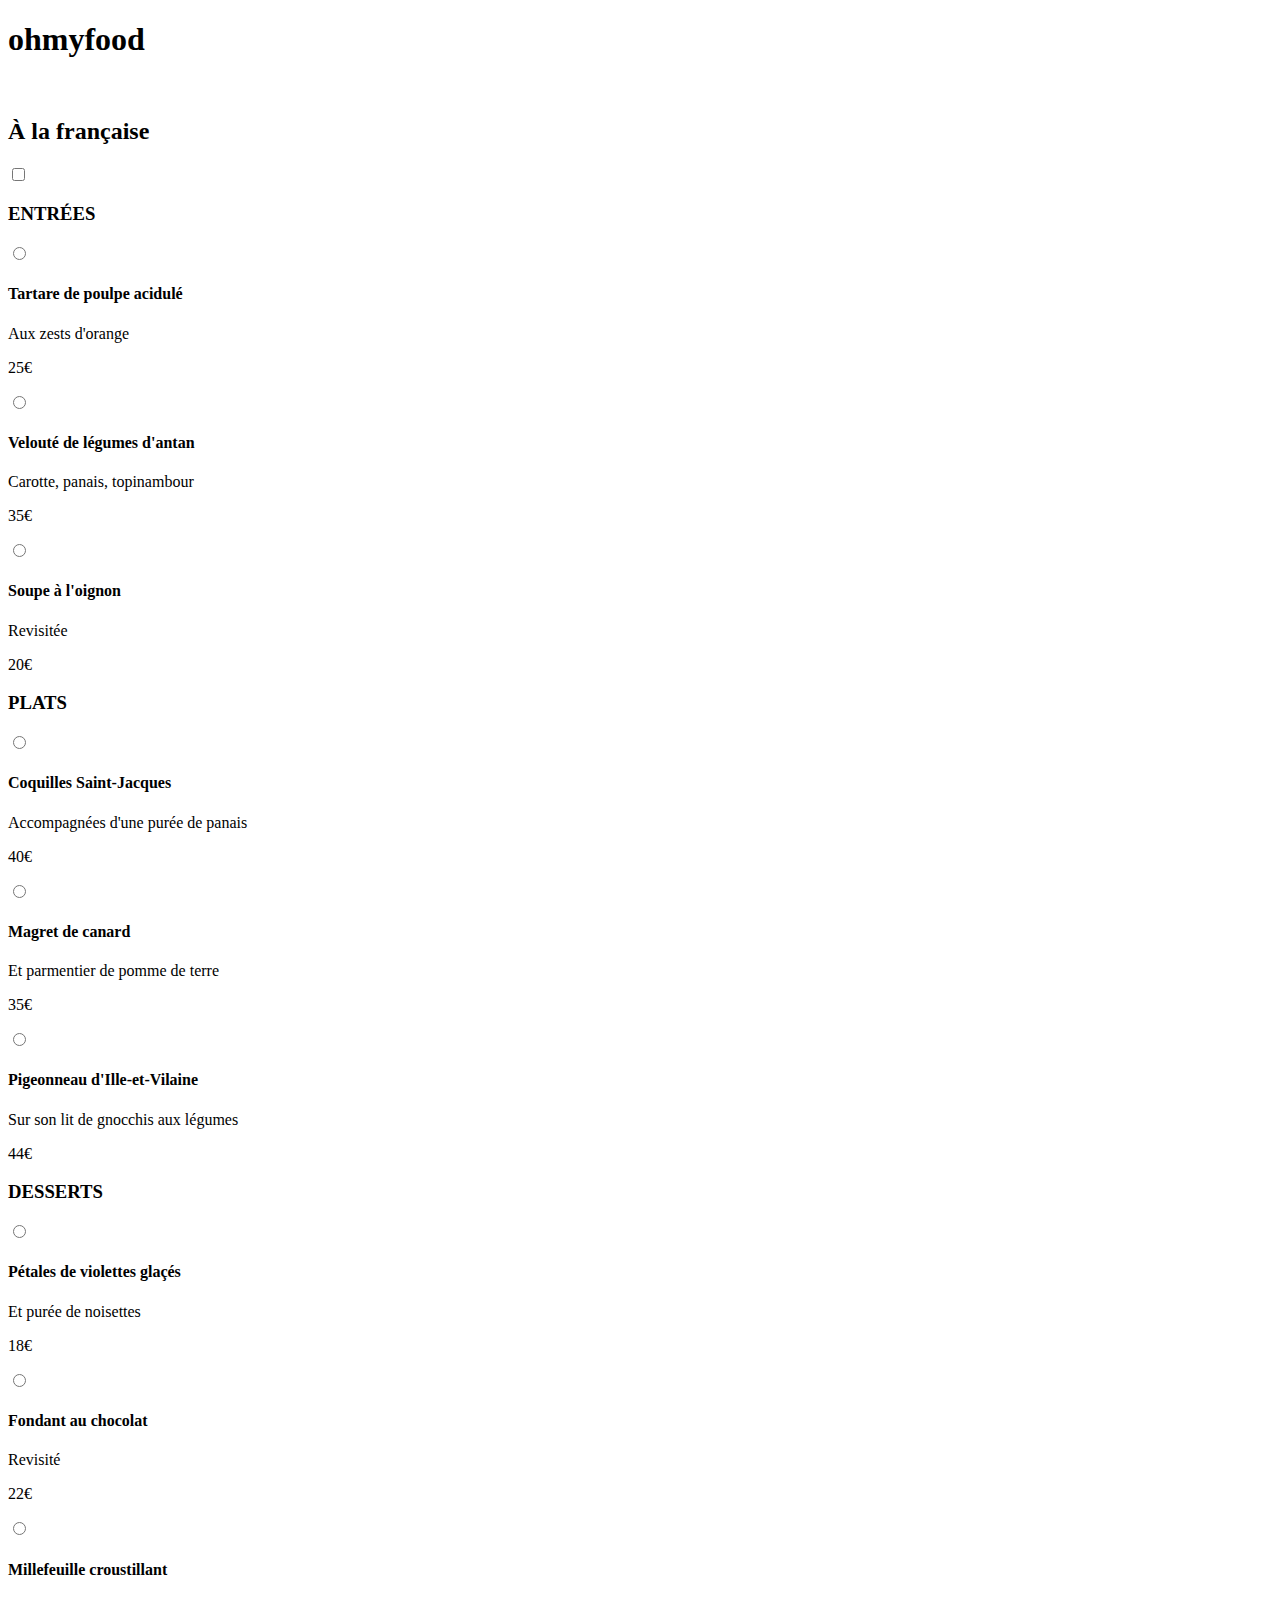
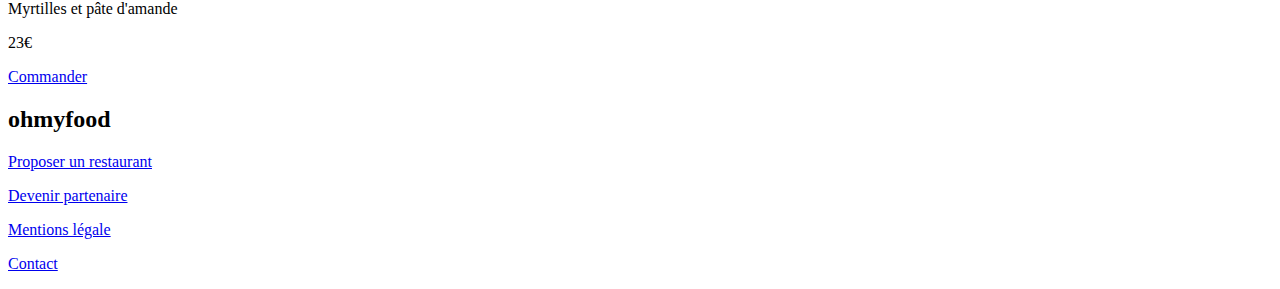
==== pages/a_la_francaise.html @ 91b6218d "ajustements" ====
<!DOCTYPE html>
<html lang="fr">
<head>
    <meta charset="UTF-8">
    <meta http-equiv="X-UA-Compatible" content="IE=edge">
    <meta name="viewport" content="width=device-width, initial-scale=1.0">
    <link rel="stylesheet" href="css/style.css">
    <link rel="preconnect" href="https://fonts.googleapis.com">
    <link rel="preconnect" href="https://fonts.gstatic.com" crossorigin>
    <link href="https://fonts.googleapis.com/css2?family=Roboto:ital,wght@0,100;0,300;0,400;0,500;0,700;0,900;1,100;1,300;1,400;1,500;1,700;1,900&family=Shrikhand&display=swap" rel="stylesheet">
    <script src="https://kit.fontawesome.com/aaf40729c9.js" crossorigin="anonymous"></script>
    <title>À la française - ohmyfood</title>
</head>
<body>
    <header>
        <div class="logo">
            <h1>ohmyfood</h1>
        </div>
        <i class="fal fa-arrow-left"></i>
    </header>
    <main>
        <section class="img">
            <img src="" alt="">
        </section>
        <section class="menus">
            <div class="restaurant_title">
                <h2>À la française</h2>
                <div class="restaurant_heart">
                    <input type="checkbox" name="" id="" class="button_like">
                    <i class="fal fa-heart"></i>
                    </input>
                </div>
            </div>
            <div class="menu">
                <h3 class="menu_title">ENTRÉES</h3>
                <input type="radio" name="entree" id="entree1" class="meal">
                    <h4 class="meal_title">Tartare de poulpe acidulé</h4>
                    <div class="meal_desc">
                        <p class="desc_text">Aux zests d'orange</p>
                        <p class="price">25€</p>
                    </div>
                </input>
                <input type="radio" name="entree" id="entree2" class="meal">
                    <h4 class="meal_title">Velouté de légumes d'antan</h4>
                    <div class="meal_desc">
                        <p class="desc_text">Carotte, panais, topinambour</p>
                        <p class="price">35€</p>
                    </div>
                </input>
                <input type="radio" name="entree" id="entree3" class="meal">
                    <h4 class="meal_title">Soupe à l'oignon</h4>
                    <div class="meal_desc">
                        <p class="desc_text">Revisitée</p>
                        <p class="price">20€</p>
                    </div>
                </input>
            </div>
            <div class="menu">
                <h3 class="menu_title">PLATS</h3>
                <input type="radio" name="plat" id="plat1" class="meal">
                    <h4 class="meal_title">Coquilles Saint-Jacques</h4>
                    <div class="meal_desc">
                        <p class="desc_text">Accompagnées d'une purée de panais</p>
                        <p class="price">40€</p>
                    </div>
                </input>
                <input type="radio" name="plat" id="plat2" class="meal">
                    <h4 class="meal_title">Magret de canard</h4>
                    <div class="meal_desc">
                        <p class="desc_text">Et parmentier de pomme de terre</p>
                        <p class="price">35€</p>
                    </div>
                </input>
                <input type="radio" name="plat" id="plat3" class="meal">
                    <h4 class="meal_title">Pigeonneau d'Ille-et-Vilaine</h4>
                    <div class="meal_desc">
                        <p class="desc_text">Sur son lit de gnocchis aux légumes</p>
                        <p class="price">44€</p>
                    </div>
                </input>
            </div>
            <div class="menu">
                <h3 class="menu_title">DESSERTS</h3>
                <input type="radio" name="dessert" id="dessert1" class="meal">
                    <h4 class="meal_title">Pétales de violettes glaçés</h4>
                    <div class="meal_desc">
                        <p class="desc_text">Et purée de noisettes</p>
                        <p class="price">18€</p>
                    </div>
                </input>
                <input type="radio" name="dessert" id="dessert2" class="meal">
                    <h4 class="meal_title">Fondant au chocolat</h4>
                    <div class="meal_desc">
                        <p class="desc_text">Revisité</p>
                        <p class="price">22€</p>
                    </div>
                </input>
                <input type="radio" name="dessert" id="dessert3" class="meal">
                    <h4 class="meal_title">Millefeuille croustillant</h4>
                    <div class="meal_desc">
                        <p class="desc_text">Myrtilles et pâte d'amande</p>
                        <p class="price">23€</p>
                    </div>
                </input>
            </div>
            <div class="command">
                <a href="#">Commander</a>
            </div>
        </section>
    </main>
    <footer>
        <div class="footer_logo">
            <h2>ohmyfood</h2>
        </div>
        <div class="footer_sec">
            <a href="#">
            <i class=""></i>
            <p>Proposer un restaurant</p>
            </a>
        </div>
        <div class="footer_sec">
            <a href="#">
            <i class=""></i>
            <p>Devenir partenaire</p>
            </a>
        </div>
        <div class="footer_sec">
            <a href="#">
            <p>Mentions légale</p>
        </div>
        </a> 
        <div class="footer_sec">
            <a href="#">
            <p>Contact</p>
        </div>
        </a>
    </footer>
</body>
</html>
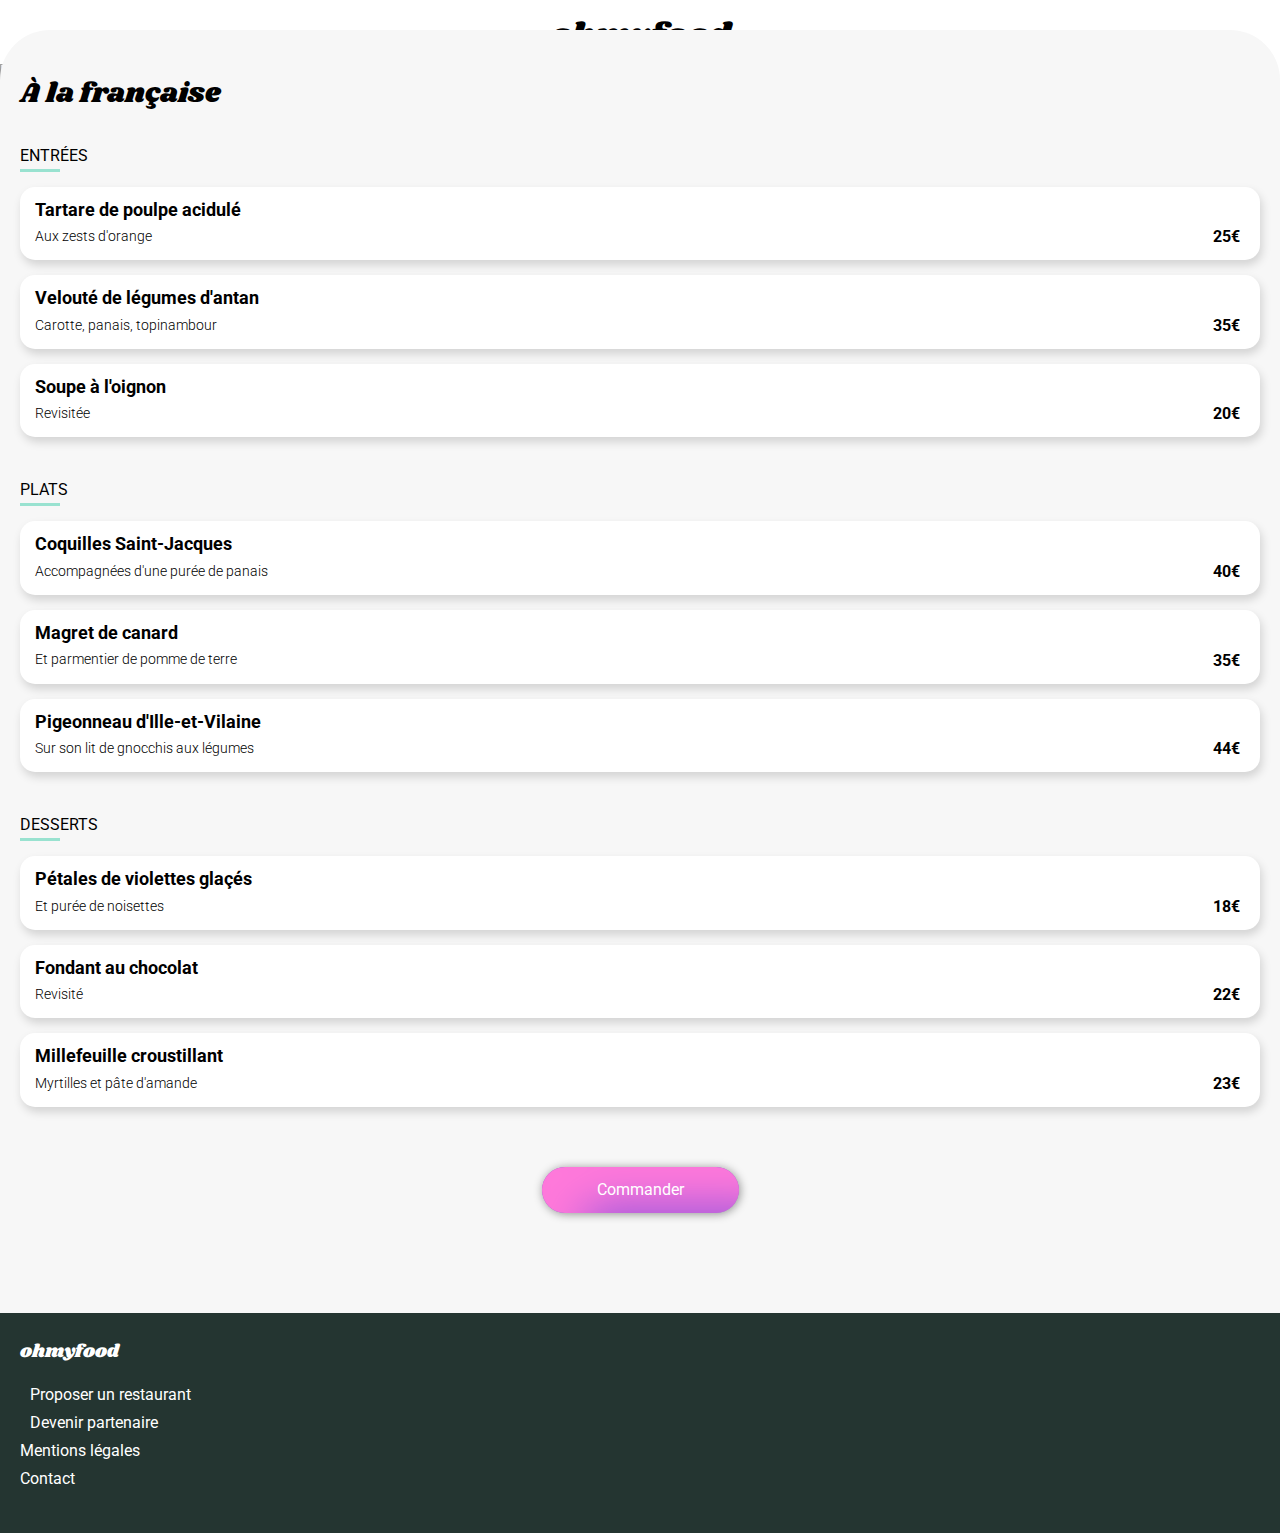
==== commit 593b3bac: "Commit pré-mentorat" ====
--- a/pages/a_la_francaise.html
+++ b/pages/a_la_francaise.html
@@ -4,11 +4,11 @@
     <meta charset="UTF-8">
     <meta http-equiv="X-UA-Compatible" content="IE=edge">
     <meta name="viewport" content="width=device-width, initial-scale=1.0">
-    <link rel="stylesheet" href="css/style.css">
+    <link rel="stylesheet" href="../css/pagestyle.css">
     <link rel="preconnect" href="https://fonts.googleapis.com">
     <link rel="preconnect" href="https://fonts.gstatic.com" crossorigin>
     <link href="https://fonts.googleapis.com/css2?family=Roboto:ital,wght@0,100;0,300;0,400;0,500;0,700;0,900;1,100;1,300;1,400;1,500;1,700;1,900&family=Shrikhand&display=swap" rel="stylesheet">
-    <script src="https://kit.fontawesome.com/aaf40729c9.js" crossorigin="anonymous"></script>
+    <script src="https://kit.fontawesome.com/2f8e2a024d.js" crossorigin="anonymous"></script>
     <title>À la française - ohmyfood</title>
 </head>
 <body>
@@ -20,88 +20,87 @@
     </header>
     <main>
         <section class="img">
-            <img src="" alt="">
+            <img src="../images/a_la_francaise.jpg" alt="A la française">
         </section>
         <section class="menus">
             <div class="restaurant_title">
                 <h2>À la française</h2>
                 <div class="restaurant_heart">
-                    <input type="checkbox" name="" id="" class="button_like">
-                    <i class="fal fa-heart"></i>
-                    </input>
+                    <i class="fa-light fa-heart"></i>
+                    <i class="fa-solid fa-heart"></i>
                 </div>
             </div>
             <div class="menu">
                 <h3 class="menu_title">ENTRÉES</h3>
-                <input type="radio" name="entree" id="entree1" class="meal">
+                <div class="meal">
                     <h4 class="meal_title">Tartare de poulpe acidulé</h4>
                     <div class="meal_desc">
                         <p class="desc_text">Aux zests d'orange</p>
                         <p class="price">25€</p>
                     </div>
-                </input>
-                <input type="radio" name="entree" id="entree2" class="meal">
+                </div>
+                <div class="meal">
                     <h4 class="meal_title">Velouté de légumes d'antan</h4>
                     <div class="meal_desc">
                         <p class="desc_text">Carotte, panais, topinambour</p>
                         <p class="price">35€</p>
                     </div>
-                </input>
-                <input type="radio" name="entree" id="entree3" class="meal">
+                </div>
+                <div class="meal">
                     <h4 class="meal_title">Soupe à l'oignon</h4>
                     <div class="meal_desc">
                         <p class="desc_text">Revisitée</p>
                         <p class="price">20€</p>
                     </div>
-                </input>
+                </div>
             </div>
             <div class="menu">
                 <h3 class="menu_title">PLATS</h3>
-                <input type="radio" name="plat" id="plat1" class="meal">
+                <div class="meal">
                     <h4 class="meal_title">Coquilles Saint-Jacques</h4>
                     <div class="meal_desc">
                         <p class="desc_text">Accompagnées d'une purée de panais</p>
                         <p class="price">40€</p>
                     </div>
-                </input>
-                <input type="radio" name="plat" id="plat2" class="meal">
+                </div>
+                <div class="meal">
                     <h4 class="meal_title">Magret de canard</h4>
                     <div class="meal_desc">
                         <p class="desc_text">Et parmentier de pomme de terre</p>
                         <p class="price">35€</p>
                     </div>
-                </input>
-                <input type="radio" name="plat" id="plat3" class="meal">
+                </div>
+                <div class="meal">
                     <h4 class="meal_title">Pigeonneau d'Ille-et-Vilaine</h4>
                     <div class="meal_desc">
                         <p class="desc_text">Sur son lit de gnocchis aux légumes</p>
                         <p class="price">44€</p>
                     </div>
-                </input>
+                </div>
             </div>
             <div class="menu">
                 <h3 class="menu_title">DESSERTS</h3>
-                <input type="radio" name="dessert" id="dessert1" class="meal">
+                <div class="meal">
                     <h4 class="meal_title">Pétales de violettes glaçés</h4>
                     <div class="meal_desc">
                         <p class="desc_text">Et purée de noisettes</p>
                         <p class="price">18€</p>
                     </div>
-                </input>
-                <input type="radio" name="dessert" id="dessert2" class="meal">
+                </div>
+                <div class="meal">
                     <h4 class="meal_title">Fondant au chocolat</h4>
                     <div class="meal_desc">
                         <p class="desc_text">Revisité</p>
                         <p class="price">22€</p>
                     </div>
-                </input>
-                <input type="radio" name="dessert" id="dessert3" class="meal">
+                </div>
+                <div class="meal">
                     <h4 class="meal_title">Millefeuille croustillant</h4>
                     <div class="meal_desc">
                         <p class="desc_text">Myrtilles et pâte d'amande</p>
                         <p class="price">23€</p>
                     </div>
-                </input>
+                </div>
             </div>
             <div class="command">
                 <a href="#">Commander</a>
@@ -110,30 +109,30 @@
     </main>
     <footer>
         <div class="footer_logo">
-            <h2>ohmyfood</h2>
+          <h2>ohmyfood</h2>
         </div>
         <div class="footer_sec">
-            <a href="#">
-            <i class=""></i>
+          <a href="#" class="footer_link">
+            <i class="fa-light fa-utensils"></i>
             <p>Proposer un restaurant</p>
-            </a>
+          </a>
         </div>
         <div class="footer_sec">
-            <a href="#">
-            <i class=""></i>
+          <a href="#" class="footer_link">
+            <i class="fa-light fa-handshake-angle"></i>
             <p>Devenir partenaire</p>
-            </a>
+          </a>
         </div>
         <div class="footer_sec">
-            <a href="#">
-            <p>Mentions légale</p>
+          <a href="#" class="footer_link">
+            <p>Mentions légales</p>
+          </a>
         </div>
-        </a> 
         <div class="footer_sec">
-            <a href="#">
+          <a href="#" class="footer_link">
             <p>Contact</p>
+          </a>
         </div>
-        </a>
-    </footer>
+      </footer>
 </body>
 </html>--- a/css/pagestyle.css
+++ b/css/pagestyle.css
@@ -0,0 +1,269 @@
+/* Import */
+html, body, div, span, applet, object, iframe,
+h1, h2, h3, h4, h5, h6, p, blockquote, pre,
+a, abbr, acronym, address, big, cite, code,
+del, dfn, em, img, ins, kbd, q, s, samp,
+small, strike, strong, sub, sup, tt, var,
+b, u, i, center,
+dl, dt, dd, ol, ul, li,
+fieldset, form, label, legend,
+table, caption, tbody, tfoot, thead, tr, th, td,
+article, aside, canvas, details, embed,
+figure, figcaption, footer, header, hgroup,
+menu, nav, output, ruby, section, summary,
+time, mark, audio, video {
+  margin: 0;
+  padding: 0;
+  border: 0;
+  font-size: 100%;
+  font: inherit;
+  vertical-align: baseline;
+}
+
+/* HTML5 display-role reset for older browsers */
+article, aside, details, figcaption, figure,
+footer, header, hgroup, menu, nav, section {
+  display: block;
+}
+
+body {
+  line-height: 1;
+}
+
+ol, ul {
+  list-style: none;
+}
+
+blockquote, q {
+  quotes: none;
+}
+
+blockquote:before, blockquote:after,
+q:before, q:after {
+  content: '';
+  content: none;
+}
+
+table {
+  border-collapse: collapse;
+  border-spacing: 0;
+}
+
+* {
+  -webkit-box-sizing: border-box;
+          box-sizing: border-box;
+}
+
+/* Variables */
+/* Couleurs */
+/* Polices */
+/* Header */
+header {
+  position: relative;
+}
+
+.logo {
+  width: 100%;
+  padding: 20px 0 10px 0;
+}
+
+.logo h1 {
+  font-family: "shrikhand", sans-serif;
+  font-size: 2.1em;
+  text-align: center;
+}
+
+.fa-arrow-left {
+  position: absolute;
+  top: 28px;
+  left: 25px;
+}
+
+.fa-arrow-left i {
+  color: rgba(0, 0, 0, 0.658);
+}
+
+/* Image */
+.img {
+  position: relative;
+  z-index: 0;
+}
+
+.img img {
+  width: 100%;
+  -o-object-fit: cover;
+     object-fit: cover;
+  height: 300px;
+}
+
+/* Menu */
+.menus {
+  position: relative;
+  z-index: 1;
+  width: 100%;
+  background-color: #f7f7f7;
+  padding-left: 20px;
+  padding-right: 20px;
+  padding-top: 30px;
+  border-top-left-radius: 50px;
+  border-top-right-radius: 50px;
+  margin-top: -50px;
+}
+
+.menus .restaurant_title {
+  display: -webkit-box;
+  display: -ms-flexbox;
+  display: flex;
+  -webkit-box-pack: justify;
+      -ms-flex-pack: justify;
+          justify-content: space-between;
+  -webkit-box-align: center;
+      -ms-flex-align: center;
+          align-items: center;
+  padding-top: 20px;
+  padding-right: 20px;
+  padding-bottom: 20px;
+}
+
+.menus .restaurant_title h2 {
+  font-family: "shrikhand", sans-serif;
+  font-size: 1.75em;
+}
+
+.menus .restaurant_title i {
+  font-size: 1.8em;
+}
+
+.menus .menu {
+  padding-top: 10px;
+  padding-bottom: 10px;
+  font-family: "roboto", sans-serif;
+}
+
+.menus .menu h3 {
+  width: 40px;
+  padding: 10px 0 5px 0;
+  border-bottom: 3px solid #99E2D0;
+  margin-bottom: 10px;
+}
+
+.menus .menu .meal {
+  background-color: white;
+  margin-top: 15px;
+  margin-bottom: 15px;
+  padding: 15px;
+  border-radius: 15px;
+  -webkit-box-shadow: 2px 5px 10px rgba(0, 0, 0, 0.15);
+          box-shadow: 2px 5px 10px rgba(0, 0, 0, 0.15);
+  cursor: pointer;
+}
+
+.menus .menu .meal h4 {
+  font-weight: 700;
+  font-size: 1.1em;
+  padding-bottom: 10px;
+}
+
+.menus .menu .meal .meal_desc {
+  display: -webkit-box;
+  display: -ms-flexbox;
+  display: flex;
+  -webkit-box-pack: justify;
+      -ms-flex-pack: justify;
+          justify-content: space-between;
+  -webkit-box-align: center;
+      -ms-flex-align: center;
+          align-items: center;
+  padding-right: 5px;
+}
+
+.menus .menu .meal .meal_desc .desc_text {
+  font-size: 0.9em;
+  font-weight: 300;
+}
+
+.menus .menu .meal .meal_desc .price {
+  font-weight: 700;
+}
+
+.menus .menu .meal:hover {
+  -webkit-transform: scale(1.02);
+          transform: scale(1.02);
+  -webkit-box-shadow: 2px 5px 10px rgba(0, 0, 0, 0.35);
+          box-shadow: 2px 5px 10px rgba(0, 0, 0, 0.35);
+  -webkit-transition: cubic-bezier(0.3, 0, 0.2, 1) 0.3s;
+  transition: cubic-bezier(0.3, 0, 0.2, 1) 0.3s;
+}
+
+.menus .command {
+  display: -webkit-box;
+  display: -ms-flexbox;
+  display: flex;
+  -webkit-box-pack: center;
+      -ms-flex-pack: center;
+          justify-content: center;
+  margin-top: 35px;
+  padding-bottom: 100px;
+}
+
+.menus .command a {
+  background-color: #9356DC;
+  color: white;
+  padding: 15px 55px;
+  text-decoration: none;
+  font-family: "roboto", sans-serif;
+  font-weight: 400;
+  border-radius: 30px;
+  -webkit-box-shadow: 1.01px 1.01px 10px 0.1px rgba(0, 0, 0, 0.418), 40px 40px 45px 0px #FF79DA inset;
+          box-shadow: 1.01px 1.01px 10px 0.1px rgba(0, 0, 0, 0.418), 40px 40px 45px 0px #FF79DA inset;
+}
+
+.menus .command a:hover {
+  background-color: #FF79DA;
+  -webkit-box-shadow: 2px 2px 12px 1px rgba(0, 0, 0, 0.5), 0px 40px 50px 10px #9356dc inset;
+          box-shadow: 2px 2px 12px 1px rgba(0, 0, 0, 0.5), 0px 40px 50px 10px #9356dc inset;
+  -webkit-transform: scale(1.02);
+          transform: scale(1.02);
+  -webkit-transition: cubic-bezier(0.3, 0, 0.2, 1) 0.3s;
+  transition: cubic-bezier(0.3, 0, 0.2, 1) 0.3s;
+}
+
+/* Footer */
+footer {
+  background-color: #243531;
+  padding: 20px 20px 40px 20px;
+}
+
+footer .footer_logo {
+  font-family: "shrikhand", sans-serif;
+  color: white;
+  padding-top: 10px;
+  padding-bottom: 20px;
+  font-size: 1.15em;
+}
+
+footer .footer_sec {
+  font-family: "roboto", sans-serif;
+  padding-top: 6px;
+  padding-bottom: 6px;
+}
+
+footer .footer_sec .footer_link {
+  display: -webkit-box;
+  display: -ms-flexbox;
+  display: flex;
+}
+
+footer .footer_sec a {
+  text-decoration: none;
+  color: white;
+}
+
+footer .footer_sec a i {
+  padding-right: 10px;
+}
+
+footer .footer_sec a:hover {
+  color: #9356DC;
+}
+/*# sourceMappingURL=pagestyle.css.map */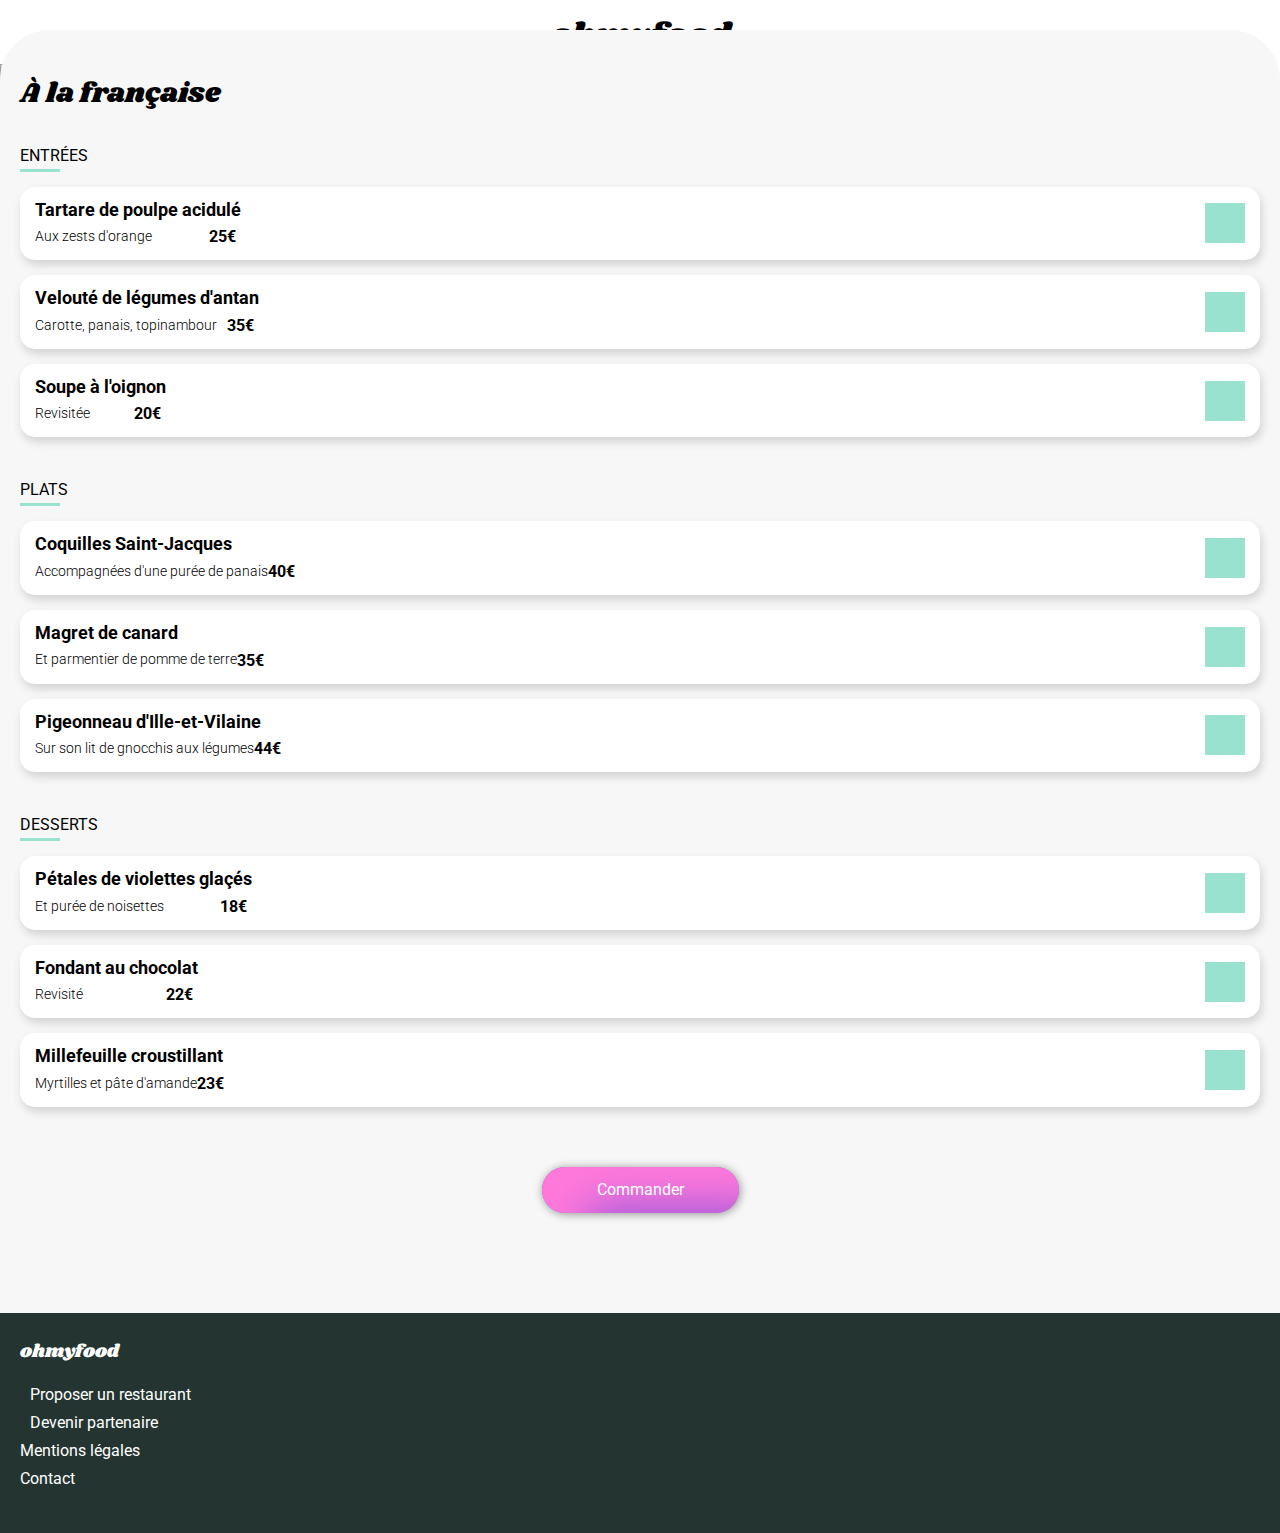
==== commit c025d029: "123" ====
--- a/pages/a_la_francaise.html
+++ b/pages/a_la_francaise.html
@@ -33,72 +33,117 @@
             <div class="menu">
                 <h3 class="menu_title">ENTRÉES</h3>
                 <div class="meal">
+                    <div>
                     <h4 class="meal_title">Tartare de poulpe acidulé</h4>
                     <div class="meal_desc">
                         <p class="desc_text">Aux zests d'orange</p>
                         <p class="price">25€</p>
                     </div>
+                    </div>
+                    <div class="check">
+                        <i class="fa-solid fa-circle-check"></i>
+                    </div>
                 </div>
                 <div class="meal">
+                    <div>
                     <h4 class="meal_title">Velouté de légumes d'antan</h4>
                     <div class="meal_desc">
                         <p class="desc_text">Carotte, panais, topinambour</p>
                         <p class="price">35€</p>
                     </div>
+                    </div>
+                    <div class="check">
+                        <i class="fa-solid fa-circle-check"></i>
+                    </div>
                 </div>
                 <div class="meal">
+                    <div>
                     <h4 class="meal_title">Soupe à l'oignon</h4>
                     <div class="meal_desc">
                         <p class="desc_text">Revisitée</p>
                         <p class="price">20€</p>
+                    </div>
+                    </div>
+                    <div class="check">
+                        <i class="fa-solid fa-circle-check"></i>
                     </div>
                 </div>
             </div>
             <div class="menu">
                 <h3 class="menu_title">PLATS</h3>
                 <div class="meal">
+                    <div>
                     <h4 class="meal_title">Coquilles Saint-Jacques</h4>
                     <div class="meal_desc">
                         <p class="desc_text">Accompagnées d'une purée de panais</p>
                         <p class="price">40€</p>
                     </div>
+                    </div>
+                    <div class="check">
+                        <i class="fa-solid fa-circle-check"></i>
+                    </div>
                 </div>
                 <div class="meal">
+                    <div>
                     <h4 class="meal_title">Magret de canard</h4>
                     <div class="meal_desc">
                         <p class="desc_text">Et parmentier de pomme de terre</p>
                         <p class="price">35€</p>
                     </div>
+                    </div>
+                    <div class="check">
+                        <i class="fa-solid fa-circle-check"></i>
+                    </div>
                 </div>
                 <div class="meal">
+                    <div>
                     <h4 class="meal_title">Pigeonneau d'Ille-et-Vilaine</h4>
                     <div class="meal_desc">
                         <p class="desc_text">Sur son lit de gnocchis aux légumes</p>
                         <p class="price">44€</p>
+                    </div>
+                    </div>
+                    <div class="check">
+                        <i class="fa-solid fa-circle-check"></i>
                     </div>
                 </div>
             </div>
             <div class="menu">
                 <h3 class="menu_title">DESSERTS</h3>
                 <div class="meal">
+                    <div>
                     <h4 class="meal_title">Pétales de violettes glaçés</h4>
                     <div class="meal_desc">
                         <p class="desc_text">Et purée de noisettes</p>
                         <p class="price">18€</p>
                     </div>
+                    </div>
+                    <div class="check">
+                        <i class="fa-solid fa-circle-check"></i>
+                    </div>
                 </div>
                 <div class="meal">
+                    <div>
                     <h4 class="meal_title">Fondant au chocolat</h4>
                     <div class="meal_desc">
                         <p class="desc_text">Revisité</p>
                         <p class="price">22€</p>
                     </div>
+                    </div>
+                    <div class="check">
+                        <i class="fa-solid fa-circle-check"></i>
+                    </div>
                 </div>
                 <div class="meal">
+                    <div>
                     <h4 class="meal_title">Millefeuille croustillant</h4>
                     <div class="meal_desc">
                         <p class="desc_text">Myrtilles et pâte d'amande</p>
                         <p class="price">23€</p>
+                    </div>
+                    </div>
+                    <div class="check">
+                        <i class="fa-solid fa-circle-check"></i>
                     </div>
                 </div>
             </div>
@@ -129,7 +174,7 @@
           </a>
         </div>
         <div class="footer_sec">
-          <a href="#" class="footer_link">
+            <a href="mailto:contact-fr@ohmyfood.com" class="footer_link">
             <p>Contact</p>
           </a>
         </div>
--- a/css/pagestyle.css
+++ b/css/pagestyle.css
@@ -156,6 +156,15 @@
   -webkit-box-shadow: 2px 5px 10px rgba(0, 0, 0, 0.15);
           box-shadow: 2px 5px 10px rgba(0, 0, 0, 0.15);
   cursor: pointer;
+  display: -webkit-box;
+  display: -ms-flexbox;
+  display: flex;
+  -webkit-box-pack: justify;
+      -ms-flex-pack: justify;
+          justify-content: space-between;
+  -webkit-box-align: center;
+      -ms-flex-align: center;
+          align-items: center;
 }
 
 .menus .menu .meal h4 {
@@ -184,6 +193,13 @@
 
 .menus .menu .meal .meal_desc .price {
   font-weight: 700;
+}
+
+.menus .menu .meal .check {
+  background-color: #99E2D0;
+  height: 100%;
+  padding: 20px;
+  color: white;
 }
 
 .menus .menu .meal:hover {
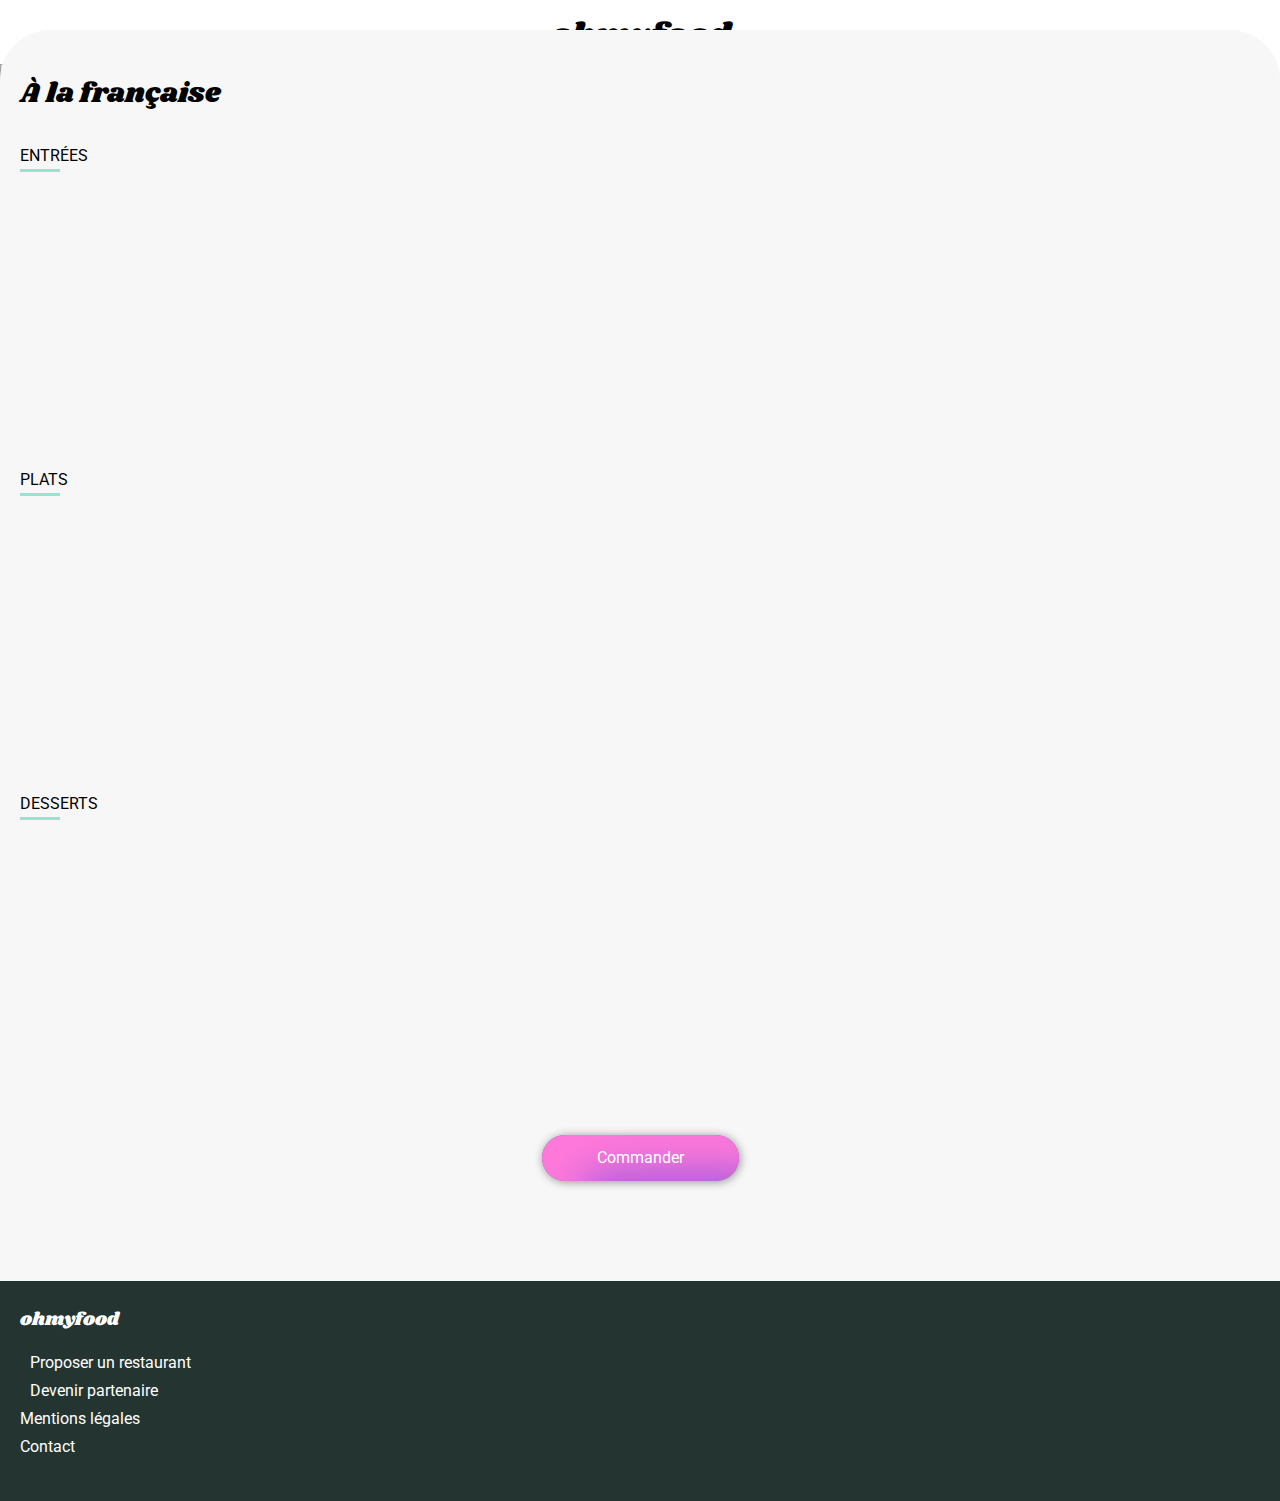
==== commit e932e3b6: "footer responsive pages resto" ====
--- a/pages/a_la_francaise.html
+++ b/pages/a_la_francaise.html
@@ -1,183 +1,187 @@
 <!DOCTYPE html>
 <html lang="fr">
-<head>
-    <meta charset="UTF-8">
-    <meta http-equiv="X-UA-Compatible" content="IE=edge">
-    <meta name="viewport" content="width=device-width, initial-scale=1.0">
-    <link rel="stylesheet" href="../css/pagestyle.css">
-    <link rel="preconnect" href="https://fonts.googleapis.com">
-    <link rel="preconnect" href="https://fonts.gstatic.com" crossorigin>
-    <link href="https://fonts.googleapis.com/css2?family=Roboto:ital,wght@0,100;0,300;0,400;0,500;0,700;0,900;1,100;1,300;1,400;1,500;1,700;1,900&family=Shrikhand&display=swap" rel="stylesheet">
+  <head>
+    <meta charset="UTF-8" />
+    <meta http-equiv="X-UA-Compatible" content="IE=edge" />
+    <meta name="viewport" content="width=device-width, initial-scale=1.0" />
+    <link rel="stylesheet" href="../css/pagestyle.css" />
+    <link rel="preconnect" href="https://fonts.googleapis.com" />
+    <link rel="preconnect" href="https://fonts.gstatic.com" crossorigin />
+    <link href="https://fonts.googleapis.com/css2?family=Roboto:ital,wght@0,100;0,300;0,400;0,500;0,700;0,900;1,100;1,300;1,400;1,500;1,700;1,900&family=Shrikhand&display=swap" rel="stylesheet" />
     <script src="https://kit.fontawesome.com/2f8e2a024d.js" crossorigin="anonymous"></script>
     <title>À la française - ohmyfood</title>
-</head>
-<body>
+  </head>
+  <body>
     <header>
-        <div class="logo">
-            <h1>ohmyfood</h1>
-        </div>
-        <i class="fal fa-arrow-left"></i>
+      <div class="logo">
+        <h1>ohmyfood</h1>
+      </div>
+      <a href="../index.html"><i class="fa-solid fa-arrow-left"></i></a>
     </header>
     <main>
-        <section class="img">
-            <img src="../images/a_la_francaise.jpg" alt="A la française">
-        </section>
-        <section class="menus">
-            <div class="restaurant_title">
-                <h2>À la française</h2>
-                <div class="restaurant_heart">
-                    <i class="fa-light fa-heart"></i>
-                    <i class="fa-solid fa-heart"></i>
+      <section class="img">
+        <img src="../images/a_la_francaise.jpg" alt="A la française" />
+      </section>
+      <section class="menus">
+        <div class="restaurant_title">
+          <h2>À la française</h2>
+          <div class="restaurant_heart">
+            <i class="fa-regular fa-heart"></i>
+            <i class="fa-solid fa-heart"></i>
+          </div>
+        </div>
+        <div class="respmenu">
+          <div class="menu">
+            <h3 class="menu_title">ENTRÉES</h3>
+            <div class="meal meal_1">
+              <div class="meal_principal">
+                <h4 class="meal_title">Tartare de poulpe acidulé</h4>
+                <div class="meal_desc">
+                  <p class="desc_text">Aux zests d'orange</p>
+                  <p class="price">25€</p>
                 </div>
+              </div>
+              <div class="check">
+                <i class="fa-solid fa-circle-check"></i>
+              </div>
             </div>
-            <div class="menu">
-                <h3 class="menu_title">ENTRÉES</h3>
-                <div class="meal">
-                    <div>
-                    <h4 class="meal_title">Tartare de poulpe acidulé</h4>
-                    <div class="meal_desc">
-                        <p class="desc_text">Aux zests d'orange</p>
-                        <p class="price">25€</p>
-                    </div>
-                    </div>
-                    <div class="check">
-                        <i class="fa-solid fa-circle-check"></i>
-                    </div>
+            <div class="meal meal_2">
+              <div class="meal_principal">
+                <h4 class="meal_title">Velouté de légumes d'antan</h4>
+                <div class="meal_desc">
+                  <p class="desc_text">Carotte, panais, topinambour</p>
+                  <p class="price">35€</p>
                 </div>
-                <div class="meal">
-                    <div>
-                    <h4 class="meal_title">Velouté de légumes d'antan</h4>
-                    <div class="meal_desc">
-                        <p class="desc_text">Carotte, panais, topinambour</p>
-                        <p class="price">35€</p>
-                    </div>
-                    </div>
-                    <div class="check">
-                        <i class="fa-solid fa-circle-check"></i>
-                    </div>
+              </div>
+              <div class="check">
+                <i class="fa-solid fa-circle-check"></i>
+              </div>
+            </div>
+            <div class="meal meal_3">
+              <div class="meal_principal">
+                <h4 class="meal_title">Soupe à l'oignon</h4>
+                <div class="meal_desc">
+                  <p class="desc_text">Revisitée</p>
+                  <p class="price">20€</p>
                 </div>
-                <div class="meal">
-                    <div>
-                    <h4 class="meal_title">Soupe à l'oignon</h4>
-                    <div class="meal_desc">
-                        <p class="desc_text">Revisitée</p>
-                        <p class="price">20€</p>
-                    </div>
-                    </div>
-                    <div class="check">
-                        <i class="fa-solid fa-circle-check"></i>
-                    </div>
+              </div>
+              <div class="check">
+                <i class="fa-solid fa-circle-check"></i>
+              </div>
+            </div>
+          </div>
+          <div class="menu">
+            <h3 class="menu_title">PLATS</h3>
+            <div class="meal meal_1">
+              <div class="meal_principal">
+                <h4 class="meal_title">Coquilles Saint-Jacques</h4>
+                <div class="meal_desc">
+                  <p class="desc_text">Accompagnées d'une purée de panais</p>
+                  <p class="price">40€</p>
                 </div>
+              </div>
+              <div class="check">
+                <i class="fa-solid fa-circle-check"></i>
+              </div>
             </div>
-            <div class="menu">
-                <h3 class="menu_title">PLATS</h3>
-                <div class="meal">
-                    <div>
-                    <h4 class="meal_title">Coquilles Saint-Jacques</h4>
-                    <div class="meal_desc">
-                        <p class="desc_text">Accompagnées d'une purée de panais</p>
-                        <p class="price">40€</p>
-                    </div>
-                    </div>
-                    <div class="check">
-                        <i class="fa-solid fa-circle-check"></i>
-                    </div>
+            <div class="meal meal_2">
+              <div class="meal_principal">
+                <h4 class="meal_title">Magret de canard</h4>
+                <div class="meal_desc">
+                  <p class="desc_text">Et parmentier de pomme de terre</p>
+                  <p class="price">35€</p>
                 </div>
-                <div class="meal">
-                    <div>
-                    <h4 class="meal_title">Magret de canard</h4>
-                    <div class="meal_desc">
-                        <p class="desc_text">Et parmentier de pomme de terre</p>
-                        <p class="price">35€</p>
-                    </div>
-                    </div>
-                    <div class="check">
-                        <i class="fa-solid fa-circle-check"></i>
-                    </div>
+              </div>
+              <div class="check">
+                <i class="fa-solid fa-circle-check"></i>
+              </div>
+            </div>
+            <div class="meal meal_3">
+              <div class="meal_principal">
+                <h4 class="meal_title">Pigeonneau d'Ille-et-Vilaine</h4>
+                <div class="meal_desc">
+                  <p class="desc_text">Sur son lit de gnocchis aux légumes</p>
+                  <p class="price">44€</p>
                 </div>
-                <div class="meal">
-                    <div>
-                    <h4 class="meal_title">Pigeonneau d'Ille-et-Vilaine</h4>
-                    <div class="meal_desc">
-                        <p class="desc_text">Sur son lit de gnocchis aux légumes</p>
-                        <p class="price">44€</p>
-                    </div>
-                    </div>
-                    <div class="check">
-                        <i class="fa-solid fa-circle-check"></i>
-                    </div>
+              </div>
+              <div class="check">
+                <i class="fa-solid fa-circle-check"></i>
+              </div>
+            </div>
+          </div>
+          <div class="menu">
+            <h3 class="menu_title">DESSERTS</h3>
+            <div class="meal meal_1">
+              <div class="meal_principal">
+                <h4 class="meal_title">Pétales de violettes glaçés</h4>
+                <div class="meal_desc">
+                  <p class="desc_text">Et purée de noisettes</p>
+                  <p class="price">18€</p>
                 </div>
+              </div>
+              <div class="check">
+                <i class="fa-solid fa-circle-check"></i>
+              </div>
             </div>
-            <div class="menu">
-                <h3 class="menu_title">DESSERTS</h3>
-                <div class="meal">
-                    <div>
-                    <h4 class="meal_title">Pétales de violettes glaçés</h4>
-                    <div class="meal_desc">
-                        <p class="desc_text">Et purée de noisettes</p>
-                        <p class="price">18€</p>
-                    </div>
-                    </div>
-                    <div class="check">
-                        <i class="fa-solid fa-circle-check"></i>
-                    </div>
+            <div class="meal meal_2">
+              <div class="meal_principal">
+                <h4 class="meal_title">Fondant au chocolat</h4>
+                <div class="meal_desc">
+                  <p class="desc_text">Revisité</p>
+                  <p class="price">22€</p>
                 </div>
-                <div class="meal">
-                    <div>
-                    <h4 class="meal_title">Fondant au chocolat</h4>
-                    <div class="meal_desc">
-                        <p class="desc_text">Revisité</p>
-                        <p class="price">22€</p>
-                    </div>
-                    </div>
-                    <div class="check">
-                        <i class="fa-solid fa-circle-check"></i>
-                    </div>
+              </div>
+              <div class="check">
+                <i class="fa-solid fa-circle-check"></i>
+              </div>
+            </div>
+            <div class="meal meal_3">
+              <div class="meal_principal">
+                <h4 class="meal_title">Millefeuille croustillant</h4>
+                <div class="meal_desc">
+                  <p class="desc_text">Myrtilles et pâte d'amande</p>
+                  <p class="price">23€</p>
                 </div>
-                <div class="meal">
-                    <div>
-                    <h4 class="meal_title">Millefeuille croustillant</h4>
-                    <div class="meal_desc">
-                        <p class="desc_text">Myrtilles et pâte d'amande</p>
-                        <p class="price">23€</p>
-                    </div>
-                    </div>
-                    <div class="check">
-                        <i class="fa-solid fa-circle-check"></i>
-                    </div>
-                </div>
+              </div>
+              <div class="check">
+                <i class="fa-solid fa-circle-check"></i>
+              </div>
             </div>
-            <div class="command">
-                <a href="#">Commander</a>
-            </div>
-        </section>
+          </div>
+        </div>
+        <div class="command">
+          <a href="#">Commander</a>
+        </div>
+      </section>
     </main>
     <footer>
         <div class="footer_logo">
           <h2>ohmyfood</h2>
         </div>
-        <div class="footer_sec">
-          <a href="#" class="footer_link">
-            <i class="fa-light fa-utensils"></i>
-            <p>Proposer un restaurant</p>
-          </a>
-        </div>
-        <div class="footer_sec">
-          <a href="#" class="footer_link">
-            <i class="fa-light fa-handshake-angle"></i>
-            <p>Devenir partenaire</p>
-          </a>
-        </div>
-        <div class="footer_sec">
-          <a href="#" class="footer_link">
-            <p>Mentions légales</p>
-          </a>
-        </div>
-        <div class="footer_sec">
+        <div class="links">
+          <div class="footer_sec">
+            <a href="#" class="footer_link">
+              <i class="fa-solid fa-utensils"></i>
+              <p>Proposer un restaurant</p>
+            </a>
+          </div>
+          <div class="footer_sec">
+            <a href="#" class="footer_link">
+              <i class="fa-solid fa-handshake-angle"></i>
+              <p>Devenir partenaire</p>
+            </a>
+          </div>
+          <div class="footer_sec">
+            <a href="#" class="footer_link">
+              <p>Mentions légales</p>
+            </a>
+          </div>
+          <div class="footer_sec">
             <a href="mailto:contact-fr@ohmyfood.com" class="footer_link">
-            <p>Contact</p>
-          </a>
+              <p>Contact</p>
+            </a>
+          </div>
         </div>
       </footer>
-</body>
-</html>+  </body>
+</html>
--- a/css/pagestyle.css
+++ b/css/pagestyle.css
@@ -57,9 +57,40 @@
 /* Variables */
 /* Couleurs */
 /* Polices */
+/* Animations */
+@-webkit-keyframes fade {
+  from {
+    opacity: 0%;
+    -webkit-transform: translateY(20px);
+            transform: translateY(20px);
+  }
+  to {
+    opacity: 100%;
+    -webkit-transform: translateY(0px);
+            transform: translateY(0px);
+  }
+}
+@keyframes fade {
+  from {
+    opacity: 0%;
+    -webkit-transform: translateY(20px);
+            transform: translateY(20px);
+  }
+  to {
+    opacity: 100%;
+    -webkit-transform: translateY(0px);
+            transform: translateY(0px);
+  }
+}
+
 /* Header */
 header {
   position: relative;
+}
+
+header a {
+  text-decoration: none;
+  color: rgba(0, 0, 0, 0.658);
 }
 
 .logo {
@@ -75,12 +106,9 @@
 
 .fa-arrow-left {
   position: absolute;
-  top: 28px;
+  top: 21px;
   left: 25px;
-}
-
-.fa-arrow-left i {
-  color: rgba(0, 0, 0, 0.658);
+  font-size: 1.5em;
 }
 
 /* Image */
@@ -117,9 +145,6 @@
   -webkit-box-pack: justify;
       -ms-flex-pack: justify;
           justify-content: space-between;
-  -webkit-box-align: center;
-      -ms-flex-align: center;
-          align-items: center;
   padding-top: 20px;
   padding-right: 20px;
   padding-bottom: 20px;
@@ -130,8 +155,37 @@
   font-size: 1.75em;
 }
 
-.menus .restaurant_title i {
+.menus .restaurant_title .restaurant_heart {
   font-size: 1.8em;
+}
+
+.menus .restaurant_title .restaurant_heart .fa-regular {
+  position: absolute;
+  right: 40px;
+  opacity: 100%;
+  color: black;
+  -webkit-transition: ease-in-out 0.35s;
+  transition: ease-in-out 0.35s;
+}
+
+.menus .restaurant_title .restaurant_heart .fa-solid {
+  position: absolute;
+  right: 40px;
+  opacity: 0%;
+  color: #ff79da;
+  -webkit-transition: ease-in-out 0.35s;
+  transition: ease-in-out 0.35s;
+}
+
+.menus .restaurant_title .restaurant_heart .fa-regular:hover {
+  opacity: 0%;
+  color: transparent;
+  cursor: pointer;
+}
+
+.menus .restaurant_title .restaurant_heart .fa-solid:hover {
+  opacity: 100%;
+  cursor: pointer;
 }
 
 .menus .menu {
@@ -143,15 +197,15 @@
 .menus .menu h3 {
   width: 40px;
   padding: 10px 0 5px 0;
-  border-bottom: 3px solid #99E2D0;
+  border-bottom: 3px solid #99e2d0;
   margin-bottom: 10px;
 }
 
 .menus .menu .meal {
   background-color: white;
+  height: 70px;
   margin-top: 15px;
   margin-bottom: 15px;
-  padding: 15px;
   border-radius: 15px;
   -webkit-box-shadow: 2px 5px 10px rgba(0, 0, 0, 0.15);
           box-shadow: 2px 5px 10px rgba(0, 0, 0, 0.15);
@@ -165,15 +219,29 @@
   -webkit-box-align: center;
       -ms-flex-align: center;
           align-items: center;
-}
-
-.menus .menu .meal h4 {
+  opacity: 0%;
+}
+
+.menus .menu .meal .meal_principal {
+  padding: 0 15px;
+  -webkit-box-flex: 1;
+      -ms-flex: 1;
+          flex: 1;
+  white-space: nowrap;
+  overflow: hidden;
+  text-overflow: ellipsis;
+}
+
+.menus .menu .meal .meal_principal h4 {
   font-weight: 700;
   font-size: 1.1em;
   padding-bottom: 10px;
-}
-
-.menus .menu .meal .meal_desc {
+  white-space: nowrap;
+  overflow: hidden;
+  text-overflow: ellipsis;
+}
+
+.menus .menu .meal .meal_principal .meal_desc {
   display: -webkit-box;
   display: -ms-flexbox;
   display: flex;
@@ -186,29 +254,73 @@
   padding-right: 5px;
 }
 
-.menus .menu .meal .meal_desc .desc_text {
+.menus .menu .meal .meal_principal .meal_desc .desc_text {
   font-size: 0.9em;
   font-weight: 300;
-}
-
-.menus .menu .meal .meal_desc .price {
+  white-space: nowrap;
+  overflow: hidden;
+  text-overflow: ellipsis;
+}
+
+.menus .menu .meal .meal_principal .meal_desc .price {
   font-weight: 700;
 }
 
 .menus .menu .meal .check {
-  background-color: #99E2D0;
+  display: -webkit-box;
+  display: -ms-flexbox;
+  display: flex;
+  -webkit-box-align: center;
+      -ms-flex-align: center;
+          align-items: center;
+  -webkit-box-pack: center;
+      -ms-flex-pack: center;
+          justify-content: center;
+  background-color: #99e2d0;
   height: 100%;
-  padding: 20px;
+  width: 0%;
+  overflow: hidden;
+  border-top-right-radius: 15px;
+  border-bottom-right-radius: 15px;
   color: white;
+  font-size: 1.35em;
+}
+
+.menus .menu .meal_1 {
+  -webkit-animation: fade 1s linear 0.3s 1 normal forwards;
+          animation: fade 1s linear 0.3s 1 normal forwards;
+}
+
+.menus .menu .meal_2 {
+  -webkit-animation: fade 1s linear 0.6s 1 normal forwards;
+          animation: fade 1s linear 0.6s 1 normal forwards;
+}
+
+.menus .menu .meal_3 {
+  -webkit-animation: fade 1s linear 0.9s 1 normal forwards;
+          animation: fade 1s linear 0.9s 1 normal forwards;
 }
 
 .menus .menu .meal:hover {
-  -webkit-transform: scale(1.02);
-          transform: scale(1.02);
+  -webkit-transform: scale(1.01);
+          transform: scale(1.01);
   -webkit-box-shadow: 2px 5px 10px rgba(0, 0, 0, 0.35);
           box-shadow: 2px 5px 10px rgba(0, 0, 0, 0.35);
-  -webkit-transition: cubic-bezier(0.3, 0, 0.2, 1) 0.3s;
-  transition: cubic-bezier(0.3, 0, 0.2, 1) 0.3s;
+  -webkit-transition: ease-in-out 0.3s;
+  transition: ease-in-out 0.3s;
+}
+
+.menus .menu .meal:hover .check {
+  width: 16%;
+  -webkit-transition: linear 0.5s;
+  transition: linear 0.5s;
+}
+
+.menus .menu .meal:hover .check .fa-circle-check {
+  -webkit-transition: ease-in-out 0.5s;
+  transition: ease-in-out 0.5s;
+  -webkit-transform: rotate(360deg);
+          transform: rotate(360deg);
 }
 
 .menus .command {
@@ -223,21 +335,21 @@
 }
 
 .menus .command a {
-  background-color: #9356DC;
+  background-color: #9356dc;
   color: white;
   padding: 15px 55px;
   text-decoration: none;
   font-family: "roboto", sans-serif;
   font-weight: 400;
   border-radius: 30px;
-  -webkit-box-shadow: 1.01px 1.01px 10px 0.1px rgba(0, 0, 0, 0.418), 40px 40px 45px 0px #FF79DA inset;
-          box-shadow: 1.01px 1.01px 10px 0.1px rgba(0, 0, 0, 0.418), 40px 40px 45px 0px #FF79DA inset;
+  -webkit-box-shadow: 1.01px 1.01px 10px 0.1px rgba(0, 0, 0, 0.418), 40px 40px 45px 0px #ff79da inset;
+          box-shadow: 1.01px 1.01px 10px 0.1px rgba(0, 0, 0, 0.418), 40px 40px 45px 0px #ff79da inset;
 }
 
 .menus .command a:hover {
-  background-color: #FF79DA;
-  -webkit-box-shadow: 2px 2px 12px 1px rgba(0, 0, 0, 0.5), 0px 40px 50px 10px #9356dc inset;
-          box-shadow: 2px 2px 12px 1px rgba(0, 0, 0, 0.5), 0px 40px 50px 10px #9356dc inset;
+  background-color: #ff79d986;
+  -webkit-box-shadow: 2px 2px 12px 1px rgba(0, 0, 0, 0.5), 0px 40px 50px 10px #9256dc77 inset;
+          box-shadow: 2px 2px 12px 1px rgba(0, 0, 0, 0.5), 0px 40px 50px 10px #9256dc77 inset;
   -webkit-transform: scale(1.02);
           transform: scale(1.02);
   -webkit-transition: cubic-bezier(0.3, 0, 0.2, 1) 0.3s;
@@ -280,6 +392,6 @@
 }
 
 footer .footer_sec a:hover {
-  color: #9356DC;
+  color: #9356dc;
 }
 /*# sourceMappingURL=pagestyle.css.map */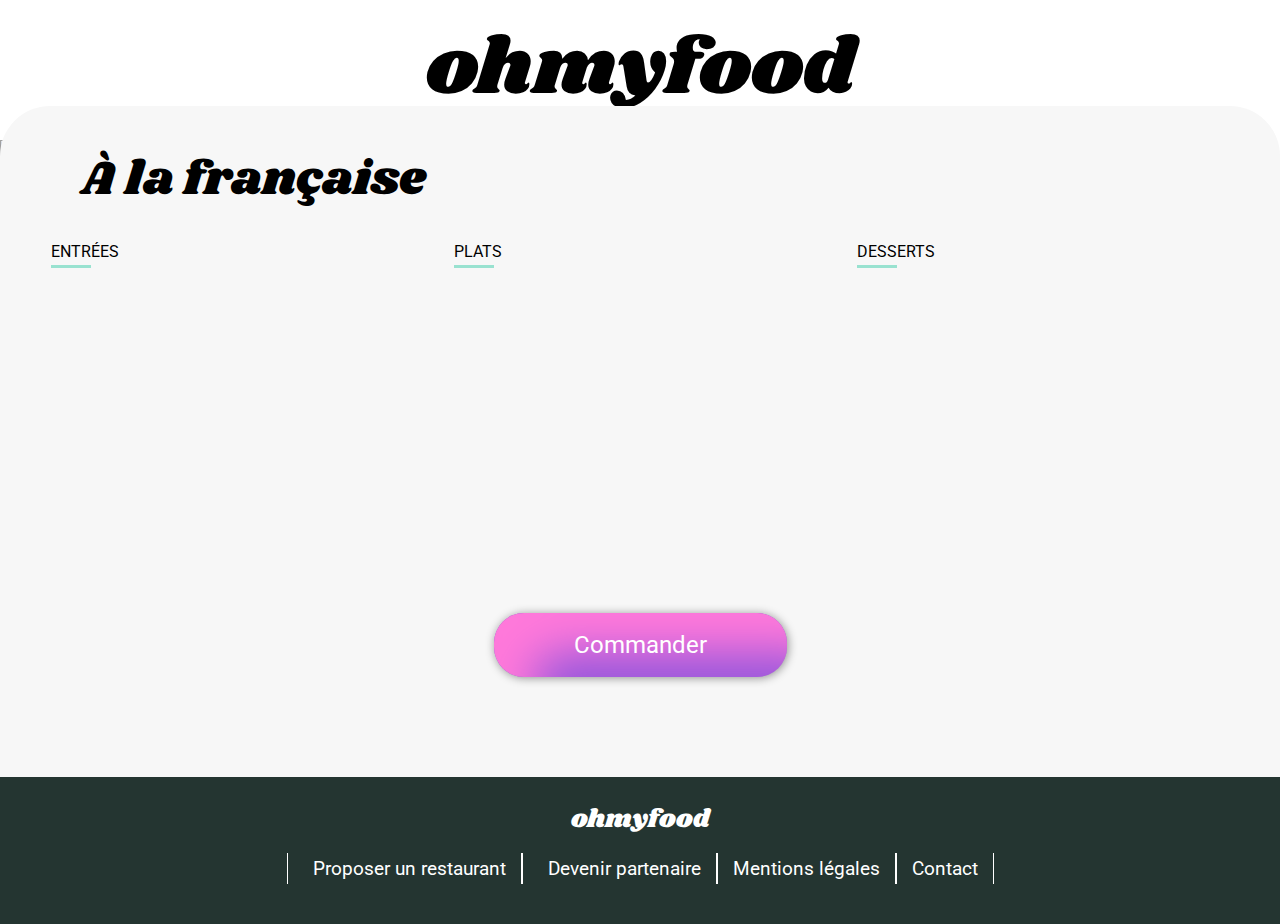
==== commit c5947892: "finalisation du p3" ====
--- a/pages/a_la_francaise.html
+++ b/pages/a_la_francaise.html
@@ -72,7 +72,7 @@
           </div>
           <div class="menu">
             <h3 class="menu_title">PLATS</h3>
-            <div class="meal meal_1">
+            <div class="meal meal_4">
               <div class="meal_principal">
                 <h4 class="meal_title">Coquilles Saint-Jacques</h4>
                 <div class="meal_desc">
@@ -84,7 +84,7 @@
                 <i class="fa-solid fa-circle-check"></i>
               </div>
             </div>
-            <div class="meal meal_2">
+            <div class="meal meal_5">
               <div class="meal_principal">
                 <h4 class="meal_title">Magret de canard</h4>
                 <div class="meal_desc">
@@ -96,7 +96,7 @@
                 <i class="fa-solid fa-circle-check"></i>
               </div>
             </div>
-            <div class="meal meal_3">
+            <div class="meal meal_6">
               <div class="meal_principal">
                 <h4 class="meal_title">Pigeonneau d'Ille-et-Vilaine</h4>
                 <div class="meal_desc">
@@ -111,7 +111,7 @@
           </div>
           <div class="menu">
             <h3 class="menu_title">DESSERTS</h3>
-            <div class="meal meal_1">
+            <div class="meal meal_7">
               <div class="meal_principal">
                 <h4 class="meal_title">Pétales de violettes glaçés</h4>
                 <div class="meal_desc">
@@ -123,7 +123,7 @@
                 <i class="fa-solid fa-circle-check"></i>
               </div>
             </div>
-            <div class="meal meal_2">
+            <div class="meal meal_8">
               <div class="meal_principal">
                 <h4 class="meal_title">Fondant au chocolat</h4>
                 <div class="meal_desc">
@@ -135,7 +135,7 @@
                 <i class="fa-solid fa-circle-check"></i>
               </div>
             </div>
-            <div class="meal meal_3">
+            <div class="meal meal_9">
               <div class="meal_principal">
                 <h4 class="meal_title">Millefeuille croustillant</h4>
                 <div class="meal_desc">
--- a/css/pagestyle.css
+++ b/css/pagestyle.css
@@ -104,11 +104,28 @@
   text-align: center;
 }
 
+@media all and (min-width: 1280px) {
+  .logo {
+    padding: 30px 0 30px 0;
+  }
+  .logo h1 {
+    font-size: 5em;
+  }
+}
+
 .fa-arrow-left {
   position: absolute;
   top: 21px;
   left: 25px;
   font-size: 1.5em;
+}
+
+@media all and (min-width: 1280px) {
+  .fa-arrow-left {
+    top: 52px;
+    left: 80px;
+    font-size: 2.5em;
+  }
 }
 
 /* Image */
@@ -138,6 +155,21 @@
   margin-top: -50px;
 }
 
+@media all and (min-width: 992px) {
+  .menus .respmenu {
+    display: -webkit-box;
+    display: -ms-flexbox;
+    display: flex;
+    -webkit-box-orient: horizontal;
+    -webkit-box-direction: normal;
+        -ms-flex-direction: row;
+            flex-direction: row;
+    -webkit-box-pack: space-evenly;
+        -ms-flex-pack: space-evenly;
+            justify-content: space-evenly;
+  }
+}
+
 .menus .restaurant_title {
   display: -webkit-box;
   display: -ms-flexbox;
@@ -155,8 +187,21 @@
   font-size: 1.75em;
 }
 
+@media all and (min-width: 1280px) {
+  .menus .restaurant_title h2 {
+    font-size: 3em;
+    padding-left: 5%;
+  }
+}
+
 .menus .restaurant_title .restaurant_heart {
   font-size: 1.8em;
+}
+
+@media all and (min-width: 1280px) {
+  .menus .restaurant_title .restaurant_heart {
+    font-size: 2.5em;
+  }
 }
 
 .menus .restaurant_title .restaurant_heart .fa-regular {
@@ -168,22 +213,37 @@
   transition: ease-in-out 0.35s;
 }
 
+@media all and (min-width: 1280px) {
+  .menus .restaurant_title .restaurant_heart .fa-regular {
+    right: 80px;
+  }
+}
+
 .menus .restaurant_title .restaurant_heart .fa-solid {
   position: absolute;
   right: 40px;
   opacity: 0%;
-  color: #ff79da;
+  background: -webkit-gradient(linear, left top, left bottom, from(#9356dc), color-stop(61%, #ff79da));
+  background: linear-gradient(180deg, #9356dc 0%, #ff79da 61%);
+  -webkit-background-clip: text;
+  -webkit-text-fill-color: transparent;
   -webkit-transition: ease-in-out 0.35s;
   transition: ease-in-out 0.35s;
 }
 
-.menus .restaurant_title .restaurant_heart .fa-regular:hover {
+@media all and (min-width: 1280px) {
+  .menus .restaurant_title .restaurant_heart .fa-solid {
+    right: 80px;
+  }
+}
+
+.menus .restaurant_title .restaurant_heart:hover .fa-regular {
   opacity: 0%;
   color: transparent;
   cursor: pointer;
 }
 
-.menus .restaurant_title .restaurant_heart .fa-solid:hover {
+.menus .restaurant_title .restaurant_heart:hover .fa-solid {
   opacity: 100%;
   cursor: pointer;
 }
@@ -192,6 +252,18 @@
   padding-top: 10px;
   padding-bottom: 10px;
   font-family: "roboto", sans-serif;
+}
+
+@media all and (min-width: 992px) {
+  .menus .menu {
+    width: 32%;
+  }
+}
+
+@media all and (min-width: 1280px) {
+  .menus .menu {
+    width: 30%;
+  }
 }
 
 .menus .menu h3 {
@@ -241,6 +313,18 @@
   text-overflow: ellipsis;
 }
 
+@media all and (min-width: 992px) {
+  .menus .menu .meal .meal_principal h4 {
+    font-size: 0.9em;
+  }
+}
+
+@media all and (min-width: 1280px) {
+  .menus .menu .meal .meal_principal h4 {
+    font-size: 1.35em;
+  }
+}
+
 .menus .menu .meal .meal_principal .meal_desc {
   display: -webkit-box;
   display: -ms-flexbox;
@@ -260,6 +344,18 @@
   white-space: nowrap;
   overflow: hidden;
   text-overflow: ellipsis;
+}
+
+@media all and (min-width: 992px) {
+  .menus .menu .meal .meal_principal .meal_desc .desc_text {
+    font-size: 0.85em;
+  }
+}
+
+@media all and (min-width: 1280px) {
+  .menus .menu .meal .meal_principal .meal_desc .desc_text {
+    font-size: 1.2em;
+  }
 }
 
 .menus .menu .meal .meal_principal .meal_desc .price {
@@ -301,6 +397,41 @@
           animation: fade 1s linear 0.9s 1 normal forwards;
 }
 
+.menus .menu .meal_4 {
+  -webkit-animation: fade 1s linear 1.2s 1 normal forwards;
+          animation: fade 1s linear 1.2s 1 normal forwards;
+}
+
+.menus .menu .meal_5 {
+  -webkit-animation: fade 1s linear 1.5s 1 normal forwards;
+          animation: fade 1s linear 1.5s 1 normal forwards;
+}
+
+.menus .menu .meal_6 {
+  -webkit-animation: fade 1s linear 1.8s 1 normal forwards;
+          animation: fade 1s linear 1.8s 1 normal forwards;
+}
+
+.menus .menu .meal_7 {
+  -webkit-animation: fade 1s linear 2.1s 1 normal forwards;
+          animation: fade 1s linear 2.1s 1 normal forwards;
+}
+
+.menus .menu .meal_8 {
+  -webkit-animation: fade 1s linear 2.4s 1 normal forwards;
+          animation: fade 1s linear 2.4s 1 normal forwards;
+}
+
+.menus .menu .meal_9 {
+  -webkit-animation: fade 1s linear 2.7s 1 normal forwards;
+          animation: fade 1s linear 2.7s 1 normal forwards;
+}
+
+.menus .menu .meal_10 {
+  -webkit-animation: fade 1s linear 3s 1 normal forwards;
+          animation: fade 1s linear 3s 1 normal forwards;
+}
+
 .menus .menu .meal:hover {
   -webkit-transform: scale(1.01);
           transform: scale(1.01);
@@ -311,7 +442,7 @@
 }
 
 .menus .menu .meal:hover .check {
-  width: 16%;
+  width: 65px;
   -webkit-transition: linear 0.5s;
   transition: linear 0.5s;
 }
@@ -346,6 +477,14 @@
           box-shadow: 1.01px 1.01px 10px 0.1px rgba(0, 0, 0, 0.418), 40px 40px 45px 0px #ff79da inset;
 }
 
+@media all and (min-width: 1280px) {
+  .menus .command a {
+    margin-top: 30px;
+    padding: 20px 80px;
+    font-size: 1.5em;
+  }
+}
+
 .menus .command a:hover {
   background-color: #ff79d986;
   -webkit-box-shadow: 2px 2px 12px 1px rgba(0, 0, 0, 0.5), 0px 40px 50px 10px #9256dc77 inset;
@@ -394,4 +533,44 @@
 footer .footer_sec a:hover {
   color: #9356dc;
 }
+
+@media all and (min-width: 992px) {
+  footer {
+    display: -webkit-box;
+    display: -ms-flexbox;
+    display: flex;
+    -webkit-box-orient: vertical;
+    -webkit-box-direction: normal;
+        -ms-flex-direction: column;
+            flex-direction: column;
+    -webkit-box-align: center;
+        -ms-flex-align: center;
+            align-items: center;
+  }
+  footer .footer_logo {
+    font-size: 1.6em;
+  }
+  footer .links {
+    font-size: 1.2em;
+    display: -webkit-box;
+    display: -ms-flexbox;
+    display: flex;
+    -webkit-box-orient: horizontal;
+    -webkit-box-direction: normal;
+        -ms-flex-direction: row;
+            flex-direction: row;
+    -webkit-box-align: center;
+        -ms-flex-align: center;
+            align-items: center;
+    -webkit-box-pack: center;
+        -ms-flex-pack: center;
+            justify-content: center;
+  }
+  footer .links .footer_sec {
+    padding-left: 15px;
+    padding-right: 15px;
+    border-right: 1px solid white;
+    border-left: 1px solid white;
+  }
+}
 /*# sourceMappingURL=pagestyle.css.map */